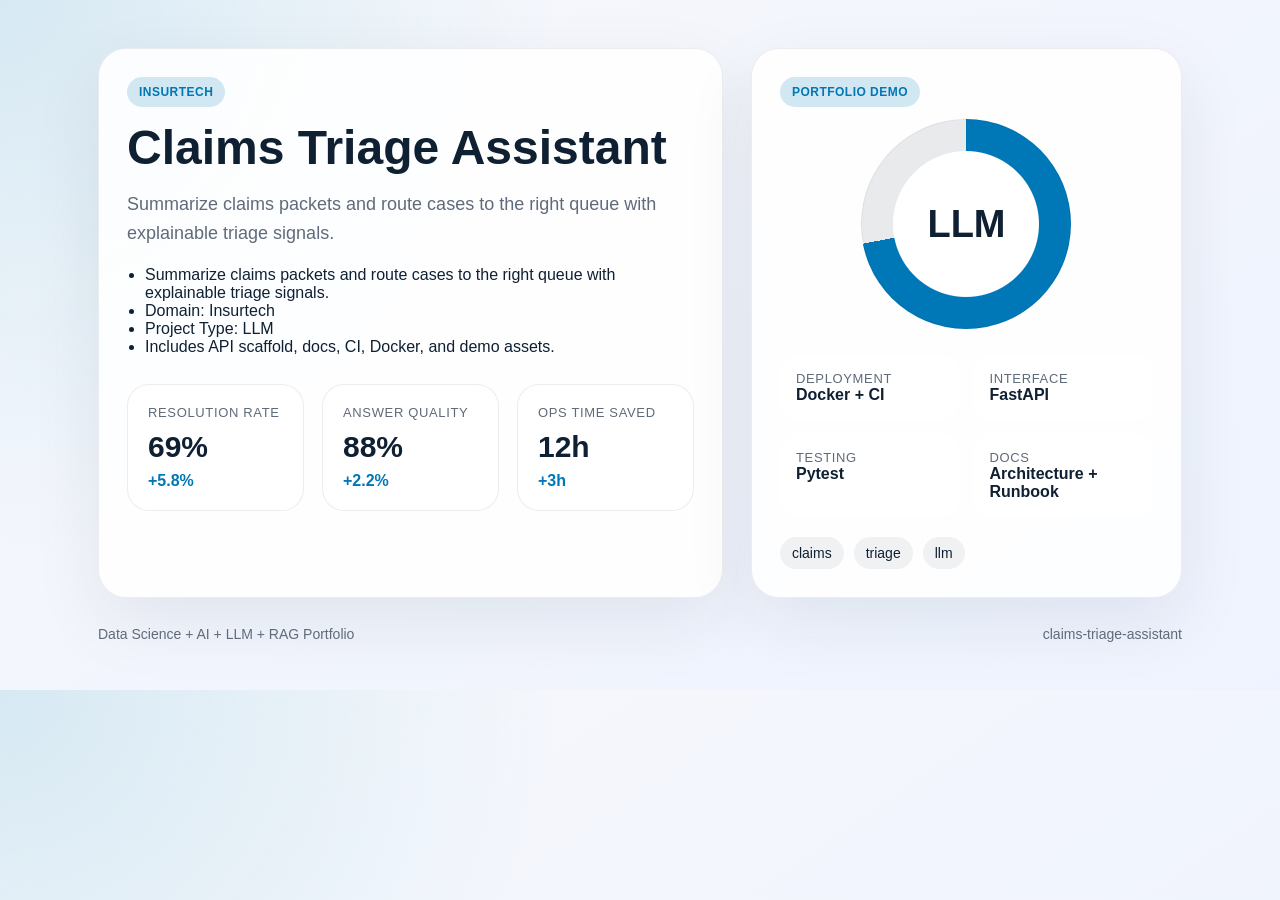
==== demo/index.html @ bd6e72ef "Publish production-ready portfolio project" ====
<!doctype html>
        <html lang="en">
        <head>
          <meta charset="utf-8">
          <meta name="viewport" content="width=device-width, initial-scale=1">
          <title>Claims Triage Assistant</title>
          <style>
            :root {
              --accent: #0077b6;
              --ink: #102033;
              --muted: #5f6b7a;
              --card: rgba(255,255,255,0.88);
              --bg-1: #f7f8fb;
              --bg-2: #eef3ff;
            }
            * { box-sizing: border-box; }
            body {
              margin: 0;
              font-family: "Avenir Next", "Segoe UI", sans-serif;
              color: var(--ink);
              background:
                radial-gradient(circle at top left, color-mix(in srgb, var(--accent) 16%, white), transparent 38%),
                linear-gradient(145deg, var(--bg-1), var(--bg-2));
            }
            main {
              max-width: 1180px;
              margin: 0 auto;
              padding: 48px;
            }
            .hero {
              display: grid;
              grid-template-columns: 1.45fr 1fr;
              gap: 28px;
              align-items: stretch;
            }
            .panel {
              background: var(--card);
              border: 1px solid rgba(16, 32, 51, 0.08);
              border-radius: 28px;
              padding: 28px;
              box-shadow: 0 24px 70px rgba(16, 32, 51, 0.08);
            }
            .eyebrow {
              display: inline-flex;
              padding: 8px 12px;
              border-radius: 999px;
              background: color-mix(in srgb, var(--accent) 18%, white);
              color: var(--accent);
              font-weight: 700;
              letter-spacing: 0.04em;
              text-transform: uppercase;
              font-size: 12px;
            }
            h1 {
              font-size: 48px;
              line-height: 1.03;
              margin: 16px 0 18px;
            }
            p {
              color: var(--muted);
              font-size: 18px;
              line-height: 1.6;
              margin: 0 0 18px;
            }
            ul {
              margin: 18px 0 0;
              padding-left: 18px;
              color: var(--ink);
            }
            .cards {
              display: grid;
              grid-template-columns: repeat(3, 1fr);
              gap: 18px;
              margin-top: 28px;
            }
            .card {
              background: white;
              border-radius: 22px;
              padding: 20px;
              border: 1px solid rgba(16, 32, 51, 0.08);
            }
            .card span, .meta span {
              display: block;
              color: var(--muted);
              font-size: 13px;
              text-transform: uppercase;
              letter-spacing: 0.05em;
            }
            .card strong {
              display: block;
              font-size: 30px;
              margin: 10px 0 8px;
            }
            .card em {
              color: var(--accent);
              font-style: normal;
              font-weight: 700;
            }
            .visual {
              min-height: 100%;
              display: flex;
              flex-direction: column;
              justify-content: space-between;
            }
            .ring {
              width: 210px;
              height: 210px;
              margin: 12px auto 26px;
              border-radius: 50%;
              background:
                radial-gradient(circle closest-side, white 69%, transparent 70%),
                conic-gradient(var(--accent) 0 72%, rgba(16, 32, 51, 0.09) 72% 100%);
              display: grid;
              place-items: center;
              box-shadow: inset 0 0 0 1px rgba(16, 32, 51, 0.05);
            }
            .ring strong {
              font-size: 38px;
            }
            .meta {
              display: grid;
              grid-template-columns: repeat(2, 1fr);
              gap: 14px;
            }
            .meta article {
              background: white;
              border-radius: 18px;
              padding: 16px;
            }
            .tag-list {
              display: flex;
              flex-wrap: wrap;
              gap: 10px;
              list-style: none;
              padding: 0;
              margin: 20px 0 0;
            }
            .tag-list li {
              padding: 8px 12px;
              border-radius: 999px;
              background: rgba(16, 32, 51, 0.06);
              font-size: 14px;
            }
            .footer {
              margin-top: 28px;
              display: flex;
              justify-content: space-between;
              color: var(--muted);
              font-size: 14px;
            }
          </style>
        </head>
        <body>
          <main>
            <section class="hero">
              <div class="panel">
                <span class="eyebrow">Insurtech</span>
                <h1>Claims Triage Assistant</h1>
                <p>Summarize claims packets and route cases to the right queue with explainable triage signals.</p>
                <ul>
                  <li>Summarize claims packets and route cases to the right queue with explainable triage signals.</li><li>Domain: Insurtech</li><li>Project Type: LLM</li><li>Includes API scaffold, docs, CI, Docker, and demo assets.</li>
                </ul>
                <div class="cards">
                  <article class='card'><span>Resolution Rate</span><strong>69%</strong><em>+5.8%</em></article>
<article class='card'><span>Answer Quality</span><strong>88%</strong><em>+2.2%</em></article>
<article class='card'><span>Ops Time Saved</span><strong>12h</strong><em>+3h</em></article>
                </div>
              </div>
              <div class="panel visual">
                <div>
                  <span class="eyebrow">Portfolio Demo</span>
                  <div class="ring"><strong>LLM</strong></div>
                </div>
                <div class="meta">
                  <article><span>Deployment</span><strong>Docker + CI</strong></article>
                  <article><span>Interface</span><strong>FastAPI</strong></article>
                  <article><span>Testing</span><strong>Pytest</strong></article>
                  <article><span>Docs</span><strong>Architecture + Runbook</strong></article>
                </div>
                <ul class="tag-list"><li>claims</li><li>triage</li><li>llm</li></ul>
              </div>
            </section>
            <div class="footer">
              <span>Data Science + AI + LLM + RAG Portfolio</span>
              <span>claims-triage-assistant</span>
            </div>
          </main>
        </body>
        </html>
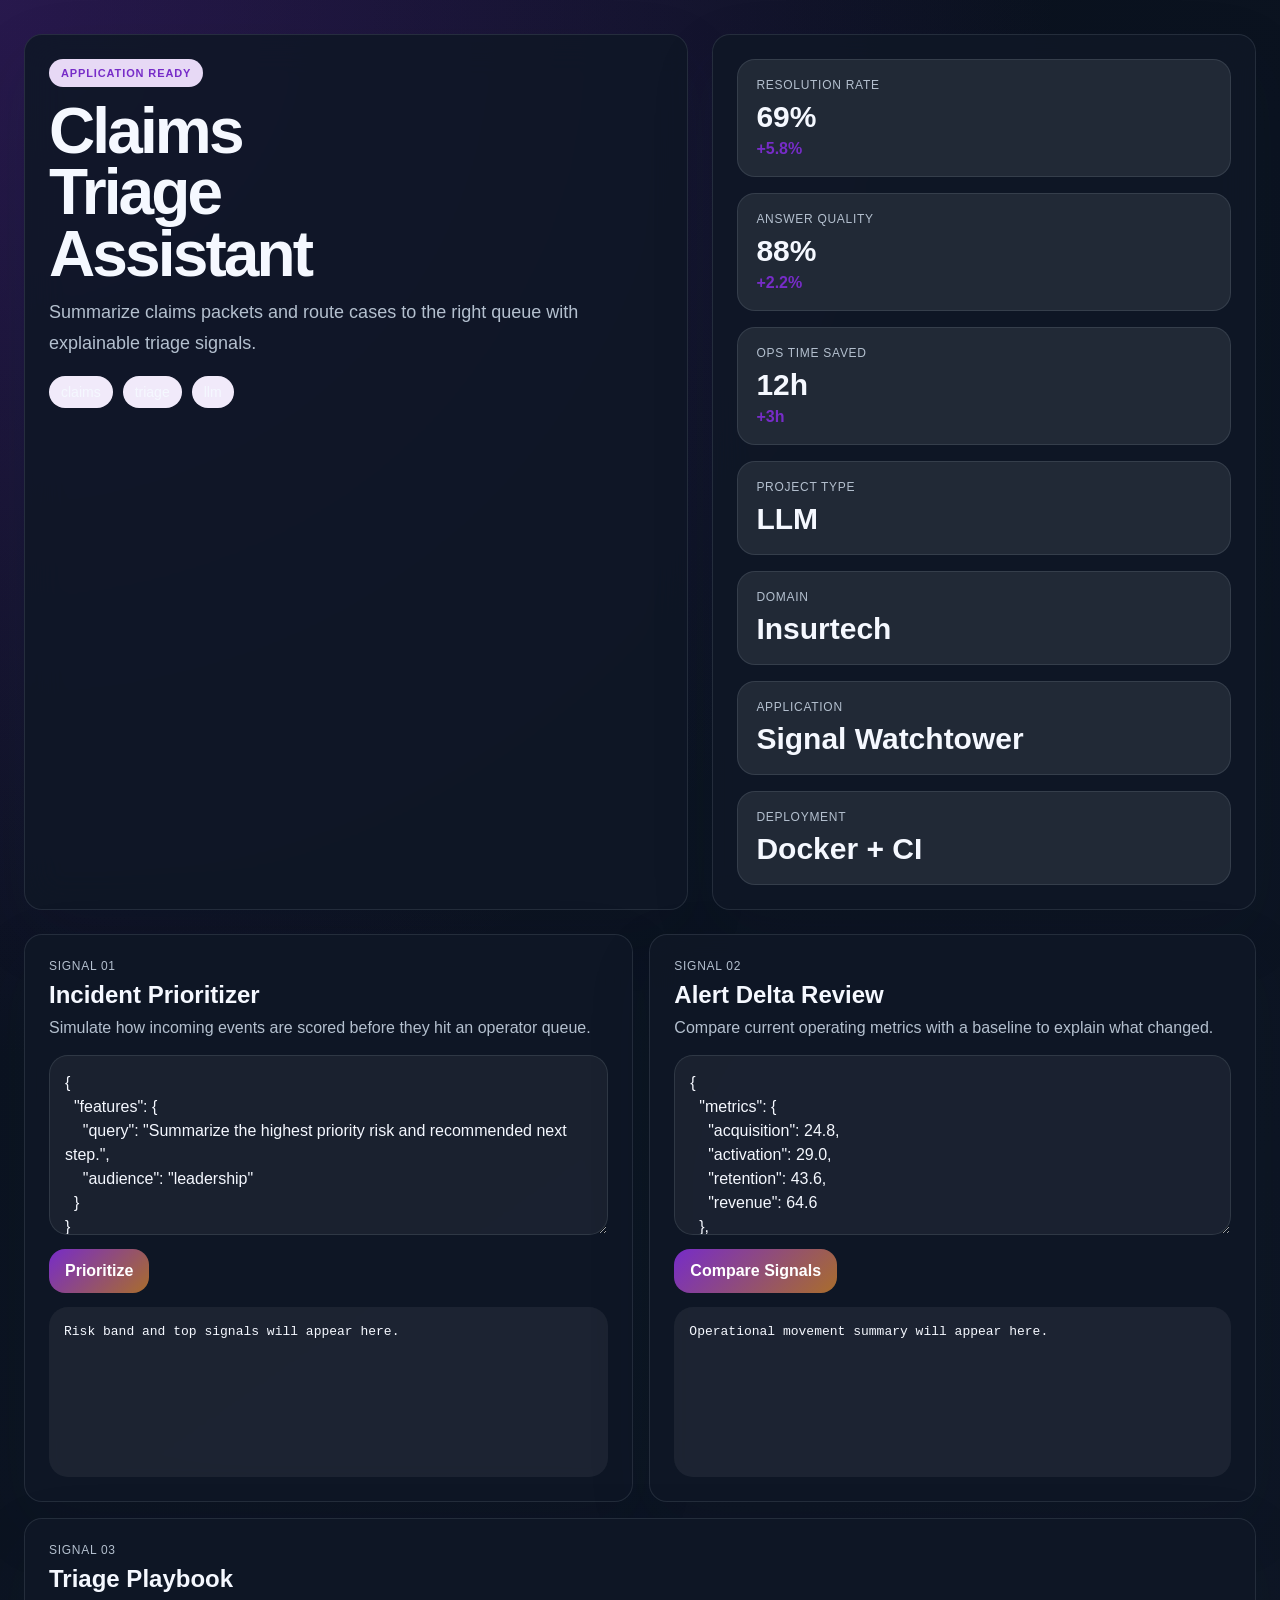
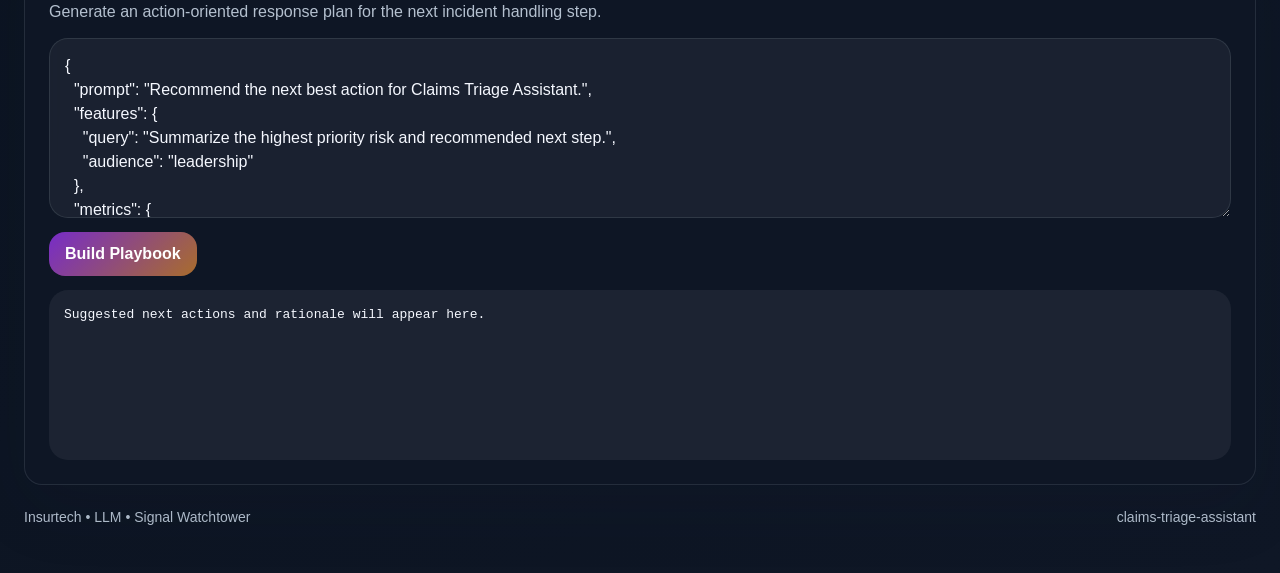
==== commit cf82363d: "Publish production-ready portfolio project" ====
--- a/demo/index.html
+++ b/demo/index.html
@@ -5,186 +5,104 @@
           <meta charset="utf-8">
           <meta name="viewport" content="width=device-width, initial-scale=1">
           <title>Claims Triage Assistant</title>
-          <style>
-            :root {
-              --accent: #0077b6;
-              --ink: #102033;
-              --muted: #5f6b7a;
-              --card: rgba(255,255,255,0.88);
-              --bg-1: #f7f8fb;
-              --bg-2: #eef3ff;
-            }
-            * { box-sizing: border-box; }
-            body {
-              margin: 0;
-              font-family: "Avenir Next", "Segoe UI", sans-serif;
-              color: var(--ink);
-              background:
-                radial-gradient(circle at top left, color-mix(in srgb, var(--accent) 16%, white), transparent 38%),
-                linear-gradient(145deg, var(--bg-1), var(--bg-2));
-            }
-            main {
-              max-width: 1180px;
-              margin: 0 auto;
-              padding: 48px;
-            }
-            .hero {
-              display: grid;
-              grid-template-columns: 1.45fr 1fr;
-              gap: 28px;
-              align-items: stretch;
-            }
-            .panel {
-              background: var(--card);
-              border: 1px solid rgba(16, 32, 51, 0.08);
-              border-radius: 28px;
-              padding: 28px;
-              box-shadow: 0 24px 70px rgba(16, 32, 51, 0.08);
-            }
-            .eyebrow {
-              display: inline-flex;
-              padding: 8px 12px;
-              border-radius: 999px;
-              background: color-mix(in srgb, var(--accent) 18%, white);
-              color: var(--accent);
-              font-weight: 700;
-              letter-spacing: 0.04em;
-              text-transform: uppercase;
-              font-size: 12px;
-            }
-            h1 {
-              font-size: 48px;
-              line-height: 1.03;
-              margin: 16px 0 18px;
-            }
-            p {
-              color: var(--muted);
-              font-size: 18px;
-              line-height: 1.6;
-              margin: 0 0 18px;
-            }
-            ul {
-              margin: 18px 0 0;
-              padding-left: 18px;
-              color: var(--ink);
-            }
-            .cards {
-              display: grid;
-              grid-template-columns: repeat(3, 1fr);
-              gap: 18px;
-              margin-top: 28px;
-            }
-            .card {
-              background: white;
-              border-radius: 22px;
-              padding: 20px;
-              border: 1px solid rgba(16, 32, 51, 0.08);
-            }
-            .card span, .meta span {
-              display: block;
-              color: var(--muted);
-              font-size: 13px;
-              text-transform: uppercase;
-              letter-spacing: 0.05em;
-            }
-            .card strong {
-              display: block;
-              font-size: 30px;
-              margin: 10px 0 8px;
-            }
-            .card em {
-              color: var(--accent);
-              font-style: normal;
-              font-weight: 700;
-            }
-            .visual {
-              min-height: 100%;
-              display: flex;
-              flex-direction: column;
-              justify-content: space-between;
-            }
-            .ring {
-              width: 210px;
-              height: 210px;
-              margin: 12px auto 26px;
-              border-radius: 50%;
-              background:
-                radial-gradient(circle closest-side, white 69%, transparent 70%),
-                conic-gradient(var(--accent) 0 72%, rgba(16, 32, 51, 0.09) 72% 100%);
-              display: grid;
-              place-items: center;
-              box-shadow: inset 0 0 0 1px rgba(16, 32, 51, 0.05);
-            }
-            .ring strong {
-              font-size: 38px;
-            }
-            .meta {
-              display: grid;
-              grid-template-columns: repeat(2, 1fr);
-              gap: 14px;
-            }
-            .meta article {
-              background: white;
-              border-radius: 18px;
-              padding: 16px;
-            }
-            .tag-list {
-              display: flex;
-              flex-wrap: wrap;
-              gap: 10px;
-              list-style: none;
-              padding: 0;
-              margin: 20px 0 0;
-            }
-            .tag-list li {
-              padding: 8px 12px;
-              border-radius: 999px;
-              background: rgba(16, 32, 51, 0.06);
-              font-size: 14px;
-            }
-            .footer {
-              margin-top: 28px;
-              display: flex;
-              justify-content: space-between;
-              color: var(--muted);
-              font-size: 14px;
-            }
-          </style>
+          <link rel="stylesheet" href="./styles.css">
         </head>
-        <body>
-          <main>
+        <body class="surface-ink">
+          <div class="page layout-console eyebrow-solid headline-compact modules-3 hero-align-left">
             <section class="hero">
-              <div class="panel">
-                <span class="eyebrow">Insurtech</span>
-                <h1>Claims Triage Assistant</h1>
-                <p>Summarize claims packets and route cases to the right queue with explainable triage signals.</p>
-                <ul>
-                  <li>Summarize claims packets and route cases to the right queue with explainable triage signals.</li><li>Domain: Insurtech</li><li>Project Type: LLM</li><li>Includes API scaffold, docs, CI, Docker, and demo assets.</li>
+              <div class="panel hero-copy">
+                <span class="eyebrow" data-health>Signal Watchtower</span>
+                <h1 id="project-title">Claims Triage Assistant</h1>
+                <p id="project-summary" class="lead">Summarize claims packets and route cases to the right queue with explainable triage signals.</p>
+                <ul id="project-tags" class="tag-list">
+                  <li>claims</li><li>triage</li><li>llm</li>
                 </ul>
-                <div class="cards">
+              </div>
+              <div class="panel hero-side">
+                <div class="metric-grid">
                   <article class='card'><span>Resolution Rate</span><strong>69%</strong><em>+5.8%</em></article>
 <article class='card'><span>Answer Quality</span><strong>88%</strong><em>+2.2%</em></article>
 <article class='card'><span>Ops Time Saved</span><strong>12h</strong><em>+3h</em></article>
                 </div>
-              </div>
-              <div class="panel visual">
-                <div>
-                  <span class="eyebrow">Portfolio Demo</span>
-                  <div class="ring"><strong>LLM</strong></div>
+                <div class="mini-grid">
+                  <article class='mini-card'><span>Project Type</span><strong>LLM</strong></article><article class='mini-card'><span>Domain</span><strong>Insurtech</strong></article><article class='mini-card'><span>Application</span><strong>Signal Watchtower</strong></article><article class='mini-card'><span>Deployment</span><strong>Docker + CI</strong></article>
                 </div>
-                <div class="meta">
-                  <article><span>Deployment</span><strong>Docker + CI</strong></article>
-                  <article><span>Interface</span><strong>FastAPI</strong></article>
-                  <article><span>Testing</span><strong>Pytest</strong></article>
-                  <article><span>Docs</span><strong>Architecture + Runbook</strong></article>
-                </div>
-                <ul class="tag-list"><li>claims</li><li>triage</li><li>llm</li></ul>
               </div>
             </section>
-            <div class="footer">
-              <span>Data Science + AI + LLM + RAG Portfolio</span>
+            <section class="app-grid">
+              <article class="panel module js-module span-normal">
+          <div class="module-header">
+            <span>Signal 01</span>
+            <h2>Incident Prioritizer</h2>
+            <p>Simulate how incoming events are scored before they hit an operator queue.</p>
+          </div>
+          <textarea class="js-input">{
+  &quot;features&quot;: {
+    &quot;query&quot;: &quot;Summarize the highest priority risk and recommended next step.&quot;,
+    &quot;audience&quot;: &quot;leadership&quot;
+  }
+}</textarea>
+          <div class="button-row">
+            <button class="js-run" data-endpoint="/score" data-input-mode="json">Prioritize</button>
+          </div>
+          <pre class="js-output">Risk band and top signals will appear here.</pre>
+        </article>
+<article class="panel module js-module span-normal">
+          <div class="module-header">
+            <span>Signal 02</span>
+            <h2>Alert Delta Review</h2>
+            <p>Compare current operating metrics with a baseline to explain what changed.</p>
+          </div>
+          <textarea class="js-input">{
+  &quot;metrics&quot;: {
+    &quot;acquisition&quot;: 24.8,
+    &quot;activation&quot;: 29.0,
+    &quot;retention&quot;: 43.6,
+    &quot;revenue&quot;: 64.6
+  },
+  &quot;baseline&quot;: {
+    &quot;acquisition&quot;: 22.82,
+    &quot;activation&quot;: 26.68,
+    &quot;retention&quot;: 40.11,
+    &quot;revenue&quot;: 59.43
+  }
+}</textarea>
+          <div class="button-row">
+            <button class="js-run" data-endpoint="/analyze" data-input-mode="json">Compare Signals</button>
+          </div>
+          <pre class="js-output">Operational movement summary will appear here.</pre>
+        </article>
+<article class="panel module js-module span-wide">
+          <div class="module-header">
+            <span>Signal 03</span>
+            <h2>Triage Playbook</h2>
+            <p>Generate an action-oriented response plan for the next incident handling step.</p>
+          </div>
+          <textarea class="js-input">{
+  &quot;prompt&quot;: &quot;Recommend the next best action for Claims Triage Assistant.&quot;,
+  &quot;features&quot;: {
+    &quot;query&quot;: &quot;Summarize the highest priority risk and recommended next step.&quot;,
+    &quot;audience&quot;: &quot;leadership&quot;
+  },
+  &quot;metrics&quot;: {
+    &quot;acquisition&quot;: 24.8,
+    &quot;activation&quot;: 29.0,
+    &quot;retention&quot;: 43.6,
+    &quot;revenue&quot;: 64.6
+  }
+}</textarea>
+          <div class="button-row">
+            <button class="js-run" data-endpoint="/recommend" data-input-mode="json">Build Playbook</button>
+          </div>
+          <pre class="js-output">Suggested next actions and rationale will appear here.</pre>
+        </article>
+            </section>
+            <footer class="footer">
+              <span>Insurtech • LLM • Signal Watchtower</span>
               <span>claims-triage-assistant</span>
-            </div>
-          </main>
+            </footer>
+          </div>
+          <script id="bootstrap-data" type="application/json">{"project": {"slug": "claims-triage-assistant", "title": "Claims Triage Assistant", "project_type": "llm", "domain": "Insurtech", "summary": "Summarize claims packets and route cases to the right queue with explainable triage signals.", "tags": ["claims", "triage", "llm"]}, "app_archetype": "watchtower", "ui_profile": {"layout": "console", "surface": "ink", "font_stack": "\"Space Grotesk\", \"Segoe UI\", sans-serif", "radius": 29, "shadow": 67, "eyebrow_style": "solid", "module_columns": 3, "hero_align": "left", "headline_mode": "compact"}, "app_modules": [{"label": "Signal 01", "title": "Incident Prioritizer", "description": "Simulate how incoming events are scored before they hit an operator queue.", "endpoint": "/score", "input_mode": "json", "cta": "Prioritize", "prefill": "{\n  \"features\": {\n    \"query\": \"Summarize the highest priority risk and recommended next step.\",\n    \"audience\": \"leadership\"\n  }\n}", "hint": "Risk band and top signals will appear here.", "span": "normal"}, {"label": "Signal 02", "title": "Alert Delta Review", "description": "Compare current operating metrics with a baseline to explain what changed.", "endpoint": "/analyze", "input_mode": "json", "cta": "Compare Signals", "prefill": "{\n  \"metrics\": {\n    \"acquisition\": 24.8,\n    \"activation\": 29.0,\n    \"retention\": 43.6,\n    \"revenue\": 64.6\n  },\n  \"baseline\": {\n    \"acquisition\": 22.82,\n    \"activation\": 26.68,\n    \"retention\": 40.11,\n    \"revenue\": 59.43\n  }\n}", "hint": "Operational movement summary will appear here.", "span": "normal"}, {"label": "Signal 03", "title": "Triage Playbook", "description": "Generate an action-oriented response plan for the next incident handling step.", "endpoint": "/recommend", "input_mode": "json", "cta": "Build Playbook", "prefill": "{\n  \"prompt\": \"Recommend the next best action for Claims Triage Assistant.\",\n  \"features\": {\n    \"query\": \"Summarize the highest priority risk and recommended next step.\",\n    \"audience\": \"leadership\"\n  },\n  \"metrics\": {\n    \"acquisition\": 24.8,\n    \"activation\": 29.0,\n    \"retention\": 43.6,\n    \"revenue\": 64.6\n  }\n}", "hint": "Suggested next actions and rationale will appear here.", "span": "wide"}], "sample_features": {"query": "Summarize the highest priority risk and recommended next step.", "audience": "leadership"}, "sample_metrics": {"acquisition": 24.8, "activation": 29.0, "retention": 43.6, "revenue": 64.6}, "knowledge_base": ["Claims Triage Assistant is positioned as a Insurtech starter that emphasizes fast iteration, clear documentation, and production-friendly interfaces.", "The primary value proposition is: Summarize claims packets and route cases to the right queue with explainable triage signals.", "Recommended operating model: ship a small API, add observability, validate outputs with stakeholder review, and monitor the top business KPI every week.", "Typical stakeholders include analytics, operations, product, and leadership teams working on claims, triage, llm."], "dashboard_metrics": [{"label": "Resolution Rate", "value": "69%", "delta": "+5.8%"}, {"label": "Answer Quality", "value": "88%", "delta": "+2.2%"}, {"label": "Ops Time Saved", "value": "12h", "delta": "+3h"}]}</script>
+          <script src="./app.js"></script>
         </body>
         </html>
--- a/demo/styles.css
+++ b/demo/styles.css
@@ -0,0 +1,348 @@
+
+:root {
+  --accent: #772cc8;
+  --accent-2: #a96d2c;
+  --accent-soft: color-mix(in srgb, var(--accent) 18%, white);
+  --radius: 29px;
+  --shadow-size: 67px;
+  --font-stack: "Space Grotesk", "Segoe UI", sans-serif;
+  --bg: #f4f7fb;
+  --card: rgba(255, 255, 255, 0.86);
+  --line: rgba(16, 32, 51, 0.08);
+  --ink: #102033;
+  --muted: #5f6b7a;
+  --output-bg: #0d1b2e;
+  --output-ink: #dae8ff;
+}
+* { box-sizing: border-box; }
+html, body { margin: 0; min-height: 100%; }
+body {
+  font-family: var(--font-stack);
+  color: var(--ink);
+  background: linear-gradient(145deg, #f8fbff, var(--bg));
+}
+body.surface-mist {
+  --bg: #eef4fb;
+  background:
+    radial-gradient(circle at top left, color-mix(in srgb, var(--accent) 18%, white), transparent 34%),
+    linear-gradient(145deg, #fbfdff, var(--bg));
+}
+body.surface-aurora {
+  --bg: #edf1ff;
+  background:
+    radial-gradient(circle at 0% 0%, color-mix(in srgb, var(--accent) 22%, white), transparent 38%),
+    radial-gradient(circle at 100% 100%, color-mix(in srgb, var(--accent-2) 20%, white), transparent 28%),
+    linear-gradient(135deg, #f7f8ff, var(--bg));
+}
+body.surface-sand {
+  --bg: #f5efe8;
+  --card: rgba(255, 251, 246, 0.9);
+  background:
+    linear-gradient(135deg, rgba(255,255,255,0.82), rgba(245, 239, 232, 0.98)),
+    radial-gradient(circle at top right, color-mix(in srgb, var(--accent) 16%, white), transparent 32%);
+}
+body.surface-slate {
+  --bg: #ecf0f7;
+  --card: rgba(248, 250, 255, 0.88);
+  background:
+    linear-gradient(160deg, #f7f9fc, var(--bg)),
+    radial-gradient(circle at bottom left, color-mix(in srgb, var(--accent-2) 16%, white), transparent 34%);
+}
+body.surface-paper {
+  --bg: #f8f8f4;
+  --card: rgba(255,255,255,0.93);
+  background:
+    linear-gradient(180deg, #fffefb, var(--bg));
+}
+body.surface-ink {
+  --bg: #0f1726;
+  --card: rgba(15, 23, 38, 0.88);
+  --line: rgba(226, 238, 255, 0.1);
+  --ink: #f5f8ff;
+  --muted: #b4c0cf;
+  --output-bg: rgba(255,255,255,0.06);
+  --output-ink: #f5f8ff;
+  background:
+    radial-gradient(circle at top left, color-mix(in srgb, var(--accent) 28%, transparent), transparent 42%),
+    linear-gradient(145deg, #09111d, var(--bg));
+}
+.page {
+  max-width: 1360px;
+  margin: 0 auto;
+  padding: 34px 24px 48px;
+  display: grid;
+  gap: 24px;
+}
+.panel {
+  background: var(--card);
+  border: 1px solid var(--line);
+  border-radius: var(--radius);
+  box-shadow: 0 24px var(--shadow-size) rgba(16, 32, 51, 0.1);
+  backdrop-filter: blur(18px);
+}
+.hero {
+  display: grid;
+  gap: 24px;
+}
+.hero-copy,
+.hero-side,
+.module {
+  padding: 24px;
+}
+.eyebrow {
+  display: inline-flex;
+  align-items: center;
+  gap: 8px;
+  padding: 8px 12px;
+  border-radius: 999px;
+  background: var(--accent-soft);
+  color: var(--accent);
+  text-transform: uppercase;
+  letter-spacing: 0.08em;
+  font-size: 11px;
+  font-weight: 800;
+}
+.page.eyebrow-outline .eyebrow {
+  background: transparent;
+  border: 1px solid color-mix(in srgb, var(--accent) 40%, white);
+}
+.page.eyebrow-soft .eyebrow {
+  background: color-mix(in srgb, var(--accent) 12%, white);
+  color: color-mix(in srgb, var(--accent) 82%, black);
+}
+h1 {
+  margin: 14px 0 12px;
+  font-size: clamp(2.2rem, 5vw, 4.4rem);
+  line-height: 0.96;
+  letter-spacing: -0.045em;
+}
+.page.headline-compact h1 { max-width: 10ch; }
+.page.headline-tall h1 { line-height: 1.03; font-size: clamp(2.4rem, 5vw, 4.8rem); }
+.lead {
+  margin: 0;
+  font-size: 18px;
+  line-height: 1.68;
+  color: var(--muted);
+  max-width: 62ch;
+}
+.tag-list {
+  list-style: none;
+  display: flex;
+  flex-wrap: wrap;
+  gap: 10px;
+  margin: 18px 0 0;
+  padding: 0;
+}
+.tag-list li {
+  padding: 8px 12px;
+  border-radius: 999px;
+  background: color-mix(in srgb, var(--accent) 10%, white);
+  color: var(--ink);
+  font-size: 14px;
+}
+.hero-side {
+  display: grid;
+  gap: 16px;
+}
+.metric-grid,
+.mini-grid,
+.app-grid {
+  display: grid;
+  gap: 16px;
+}
+.card,
+.mini-card {
+  background: color-mix(in srgb, var(--card) 92%, white);
+  border: 1px solid var(--line);
+  border-radius: calc(var(--radius) - 8px);
+  padding: 18px;
+}
+.card span,
+.mini-card span,
+.module-header span {
+  display: block;
+  color: var(--muted);
+  text-transform: uppercase;
+  letter-spacing: 0.06em;
+  font-size: 12px;
+}
+.card strong,
+.mini-card strong {
+  display: block;
+  margin-top: 8px;
+  font-size: 30px;
+}
+.card em {
+  display: inline-block;
+  margin-top: 6px;
+  font-style: normal;
+  color: var(--accent);
+  font-weight: 700;
+}
+.module {
+  display: grid;
+  gap: 14px;
+}
+.module-header h2 {
+  margin: 8px 0 6px;
+  font-size: 24px;
+}
+.module-header p {
+  margin: 0;
+  color: var(--muted);
+  line-height: 1.6;
+}
+textarea,
+button {
+  font: inherit;
+}
+textarea {
+  width: 100%;
+  min-height: 180px;
+  resize: vertical;
+  border: 1px solid var(--line);
+  border-radius: calc(var(--radius) - 10px);
+  padding: 15px;
+  background: rgba(255,255,255,0.82);
+  color: var(--ink);
+  line-height: 1.5;
+}
+body.surface-ink textarea {
+  background: rgba(255,255,255,0.05);
+}
+.module-input-text {
+  min-height: 110px;
+}
+.button-row {
+  display: flex;
+  flex-wrap: wrap;
+  gap: 10px;
+}
+button {
+  border: 0;
+  border-radius: 16px;
+  background: linear-gradient(135deg, var(--accent), var(--accent-2));
+  color: white;
+  padding: 13px 16px;
+  font-weight: 700;
+  cursor: pointer;
+}
+pre {
+  margin: 0;
+  white-space: pre-wrap;
+  word-break: break-word;
+  background: var(--output-bg);
+  color: var(--output-ink);
+  border-radius: calc(var(--radius) - 10px);
+  padding: 15px;
+  min-height: 170px;
+  line-height: 1.58;
+  font-size: 13px;
+  overflow: auto;
+}
+.footer {
+  display: flex;
+  justify-content: space-between;
+  color: var(--muted);
+  font-size: 14px;
+}
+.page.layout-horizon .hero {
+  grid-template-columns: 1.45fr 1fr;
+  align-items: stretch;
+}
+.page.layout-horizon.modules-2 .app-grid,
+.page.layout-horizon.modules-3 .app-grid {
+  grid-template-columns: repeat(3, minmax(0, 1fr));
+}
+.page.layout-rail .hero {
+  grid-template-columns: 0.92fr 1.08fr;
+}
+.page.layout-rail .hero-copy {
+  padding-top: 34px;
+}
+.page.layout-rail .app-grid {
+  grid-template-columns: repeat(2, minmax(0, 1fr));
+}
+.page.layout-folio .hero {
+  grid-template-columns: 1fr;
+}
+.page.layout-folio .hero-copy {
+  text-align: center;
+}
+.page.layout-folio .lead {
+  margin-inline: auto;
+}
+.page.layout-folio .tag-list {
+  justify-content: center;
+}
+.page.layout-folio .metric-grid {
+  grid-template-columns: repeat(3, minmax(0, 1fr));
+}
+.page.layout-folio .mini-grid {
+  grid-template-columns: repeat(4, minmax(0, 1fr));
+}
+.page.layout-folio .app-grid {
+  grid-template-columns: repeat(2, minmax(0, 1fr));
+}
+.page.layout-board .hero {
+  grid-template-columns: 1fr;
+}
+.page.layout-board .hero-side {
+  grid-template-columns: 1.2fr 0.8fr;
+  align-items: start;
+}
+.page.layout-board .metric-grid {
+  grid-template-columns: repeat(3, minmax(0, 1fr));
+}
+.page.layout-board .app-grid {
+  grid-template-columns: repeat(4, minmax(0, 1fr));
+}
+.page.layout-stack .hero {
+  grid-template-columns: 1fr;
+}
+.page.layout-stack .hero-side {
+  grid-template-columns: repeat(2, minmax(0, 1fr));
+}
+.page.layout-stack .app-grid {
+  grid-template-columns: repeat(3, minmax(0, 1fr));
+}
+.page.layout-console .hero {
+  grid-template-columns: 1.1fr 0.9fr;
+}
+.page.layout-console .panel,
+.page.layout-console .card,
+.page.layout-console .mini-card {
+  border-radius: 18px;
+}
+.page.modules-2 .app-grid {
+  grid-template-columns: repeat(2, minmax(0, 1fr));
+}
+.module.span-wide {
+  grid-column: span 2;
+}
+.hero-align-center .hero-copy {
+  text-align: center;
+}
+.hero-align-center .lead,
+.hero-align-center .tag-list {
+  margin-inline: auto;
+  justify-content: center;
+}
+@media (max-width: 1120px) {
+  .page.layout-horizon .hero,
+  .page.layout-rail .hero,
+  .page.layout-console .hero,
+  .page.layout-board .hero-side,
+  .page.layout-folio .mini-grid,
+  .page.layout-stack .hero-side,
+  .page.modules-2 .app-grid,
+  .page.layout-board .app-grid,
+  .page.layout-stack .app-grid,
+  .page.layout-horizon.modules-3 .app-grid,
+  .page.layout-folio .app-grid {
+    grid-template-columns: 1fr;
+  }
+  .module.span-wide {
+    grid-column: auto;
+  }
+}
